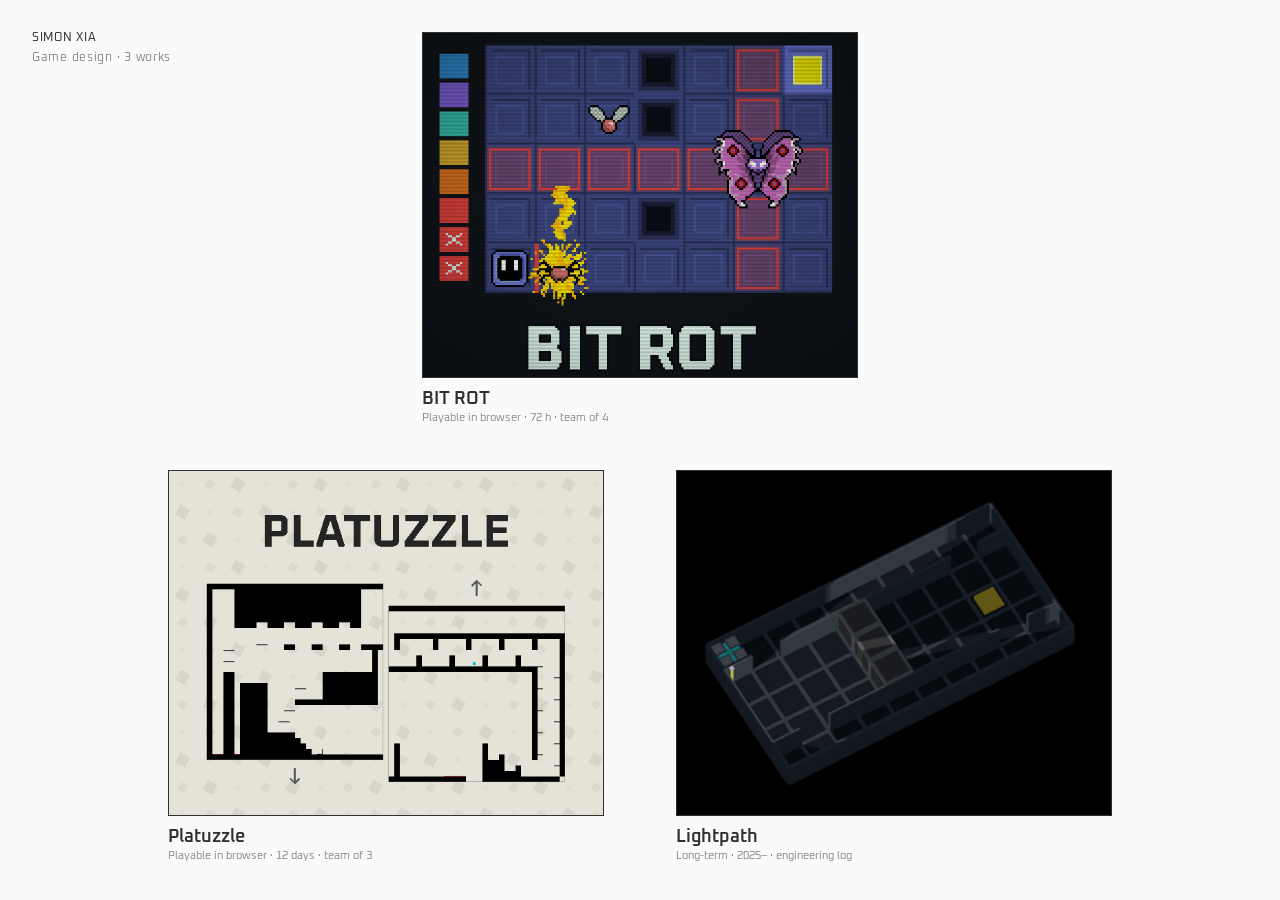
==== index.html @ 5dbc6805 "Portfolio site: home, BIT ROT, Platuzzle, Lightpath Co-Authored-By: Claude Opus 5.5 <noreply@anthrop" ====
<!doctype html>
<html lang="en">
<head>
  <meta charset="utf-8">
  <meta name="viewport" content="width=device-width, initial-scale=1">
  <title>Simon Xia — Games</title>
  <link rel="stylesheet" href="style.css">
</head>
<body>
  <div class="home-name">SIMON XIA<span>Game design · 3 works</span></div>

  <!-- 入口：三个作品按三角形静态排列（上一下二）；窄屏改为竖排 -->
  <nav class="triangle" aria-label="Choose a work">

    <a class="entry" href="bit-rot.html" data-bg="#101820" data-style="bitrot">
      <img class="shot cover" src="img/bitrot-cover.png" alt="BIT ROT cover">
      <div class="label">
        <span class="title">BIT ROT</span>
        <span class="tag">Playable in browser · 72 h · team of 4</span>
      </div>
    </a>

    <a class="entry" href="platuzzle.html" data-bg="#d7d7d7" data-style="platuzzle">
      <img class="shot cover" src="img/platuzzle-cover.png" alt="Platuzzle cover">
      <div class="label">
        <span class="title">Platuzzle</span>
        <span class="tag">Playable in browser · 12 days · team of 3</span>
      </div>
    </a>

    <a class="entry" href="lightpath.html" data-bg="#06090d" data-style="lightpath">
      <img class="shot cover" src="img/lightpath-cover.jpg" alt="Lightpath, level SNF-1 in the 3D view">
      <div class="label">
        <span class="title">Lightpath</span>
        <span class="tag">Long-term · 2025– · engineering log</span>
      </div>
    </a>
  </nav>


  <script src="transition.js"></script>
</body>
</html>
---- style.css ----
/* Two-tone paper/ink, 2D only (no 3D transforms, no WebGL).
   Target viewport: 1500×780. Every "screen" (home, each work-page section) fits in one viewport. */
@font-face {
  font-family: "Oxanium";
  src: url("fonts/Oxanium.woff2") format("woff2"), url("fonts/Oxanium.ttf") format("truetype");
  font-weight: 200 800;
  font-display: block;
}
:root {
  --paper: #fafafa;
  --ink: #303030;
  --ink-soft: rgba(48, 48, 48, 0.55);
  --line: rgba(48, 48, 48, 0.12);
  --accent: var(--ink-soft);
  --mono: "Oxanium", ui-monospace, monospace;
  --sans: "Oxanium", -apple-system, "PingFang SC", sans-serif;
}

/* ---------- work themes (colours sampled from each game) ---------- */
body.theme-bitrot {
  --paper: #101820;
  --ink: #d4dcd8;
  --ink-soft: rgba(212, 220, 216, 0.6);
  --line: rgba(212, 220, 216, 0.14);
  --accent: #e8c832;
}
body.theme-platuzzle {
  --paper: #d7d7d7;
  --ink: #111111;
  --ink-soft: rgba(17, 17, 17, 0.74);
  --line: rgba(17, 17, 17, 0.16);
  --accent: #00a0bd;
}
body.theme-lightpath {
  --paper: #06090d;
  --ink: #c9d0d8;
  --ink-soft: rgba(201, 208, 216, 0.55);
  --line: rgba(201, 208, 216, 0.12);
  --accent: #c8a830;
}

* { box-sizing: border-box; margin: 0; padding: 0; }


body {
  background: var(--paper);
  color: var(--ink);
  font: 15px/1.55 var(--sans);
  font-variant-numeric: tabular-nums;
}

a { color: inherit; }

/* ---------- transition overlay ---------- */
.veil {
  position: fixed;
  inset: 0;
  width: 100vw;
  height: 100vh;
  z-index: 1000;
  pointer-events: none;
}
body[class^="theme-"] main.work,
body[class^="theme-"] .back {
  animation: arrive 320ms ease-out both;
}
@keyframes arrive { from { opacity: 0; } to { opacity: 1; } }
/* arriving through a cover transition: content stays hidden while the cover flies into place */
html.arriving main.work,
html.arriving .back { animation: none; opacity: 0; }
/* the flying cover sits above the transition background */
.flyer {
  position: fixed;
  z-index: 1001;
  margin: 0;
  transform-origin: 0 0;
  pointer-events: none;
}
@media (prefers-reduced-motion: reduce) {
  body[class^="theme-"] main.work,
  body[class^="theme-"] .back { animation: none; }
}

/* Platuzzle's tilted-square background (platuzzle-bg.js), behind everything */
.pz-bg {
  position: fixed;
  inset: 0;
  width: 100vw;
  height: 100vh;
  z-index: -1;
  pointer-events: none;
}

/* ---------- small fixed back link (no bar) ---------- */
.back {
  position: fixed;
  top: 20px;
  left: 24px;
  z-index: 10;
  font: 12px var(--mono);
  letter-spacing: 0.06em;
  text-decoration: none;
  color: var(--ink-soft);
  transition: color 120ms;
}
.back:hover, .back:focus-visible { color: var(--accent); }

/* ---------- placeholders ---------- */
.ph {
  position: relative;
  display: flex;
  align-items: center;
  justify-content: center;
  text-align: center;
  padding: 12px;
  border: 1px solid var(--ink);
  background:
    linear-gradient(to top right, transparent calc(50% - 0.5px), var(--line) 50%, transparent calc(50% + 0.5px)),
    linear-gradient(to bottom right, transparent calc(50% - 0.5px), var(--line) 50%, transparent calc(50% + 0.5px)),
    var(--paper);
  font: 12px/1.5 var(--mono);
  color: var(--ink-soft);
}
.ph::before, .ph::after {
  content: "";
  position: absolute;
  width: 10px;
  height: 10px;
  border-color: var(--ink);
  border-style: solid;
}
.ph::before { top: -6px; left: -6px; border-width: 0 1px 1px 0; }
.ph::after { bottom: -6px; right: -6px; border-width: 1px 0 0 1px; }

.note { font: 12px/1.5 var(--mono); color: var(--ink-soft); }
.note::before { content: "// "; }

/* ---------- images ---------- */
.shot {
  display: block;
  width: 100%;
  height: auto;
  border: 1px solid var(--ink);
  background: var(--ink);
}
.shot.cover { aspect-ratio: 630 / 500; object-fit: cover; }
.shot.wide { aspect-ratio: 16 / 10; object-fit: cover; }

/* ---------- home ---------- */
.home-name {
  position: absolute;
  top: 28px;
  left: 32px;
  font: 12px/1.7 var(--mono);
  letter-spacing: 0.06em;
}
.home-name span { display: block; color: var(--ink-soft); }

/* cover height = (viewport − 32px×2 padding − 40px row gap − 2×52px labels) / 2 */
.triangle {
  --cover-h: calc((100vh - 64px - 40px - 104px) / 2);
  height: 100vh;
  display: grid;
  grid-template-columns: repeat(2, calc(var(--cover-h) * 630 / 500));
  justify-content: center;
  align-content: center;
  gap: 40px 72px;
  padding: 32px;
}
.triangle .entry:first-child { grid-column: 1 / -1; justify-self: center; width: calc(var(--cover-h) * 630 / 500); }

.entry { display: block; text-decoration: none; }
.entry .label { margin-top: 10px; height: 42px; }
.entry .title { display: block; font-size: 18px; font-weight: 600; line-height: 1.3; white-space: nowrap; }
.entry .tag { display: block; font: 11px var(--mono); color: var(--ink-soft); }
.entry .shot { transition: transform 160ms ease-out; }
.entry:hover .shot, .entry:focus-visible .shot { transform: translate(-3px, -3px); box-shadow: 3px 3px 0 var(--ink); }
.entry:focus-visible { outline: none; }

/* ---------- work pages: one viewport per section ---------- */
main.work {
  max-width: 1240px;
  margin: 0 auto;
  padding: 0 48px;
}
/* Sections sit close together (each still fits one 1500×780 screen); only the hero fills it. */
.section {
  display: flex;
  flex-direction: column;
  justify-content: center;
  padding: 44px 0;
}
.section.hero { min-height: 100vh; }
main.work > .section:last-child { padding-bottom: 96px; }
.section-head {
  display: flex;
  gap: 16px;
  align-items: baseline;
  margin-bottom: 18px;
}
.section-head .idx { font: 12px var(--mono); color: var(--accent); }
.section-head h2 { font-size: 24px; font-weight: 700; letter-spacing: 0.01em; }
.section p { max-width: 720px; }

/* hero: same image as the home-page cover, text beside it */
.hero {
  display: grid;
  grid-template-columns: auto 1fr;
  align-items: center;
  align-content: center;
  gap: 48px;
}
.hero .shot { height: min(calc(100vh - 160px), 560px); width: auto; aspect-ratio: 630 / 500; object-fit: cover; }
.hero h1 { font-size: 48px; line-height: 1.05; margin-bottom: 14px; }
.hero h1 small { font-size: 0.5em; font-weight: 400; color: var(--ink-soft); }
.hero .one-liner { font-size: 18px; margin-bottom: 18px; }
.meta {
  display: flex;
  flex-direction: column;
  gap: 4px;
  font: 12px var(--mono);
  color: var(--ink-soft);
  margin-bottom: 24px;
}
.btn {
  display: inline-block;
  padding: 12px 24px;
  border: 1px solid var(--ink);
  font: 13px var(--mono);
  text-decoration: none;
  transition: background 120ms, color 120ms, border-color 120ms;
}
.btn:hover { background: var(--accent); border-color: var(--accent); color: var(--paper); }

.strip { display: grid; grid-template-columns: repeat(3, 1fr); gap: 16px; }
.cols-2 { display: grid; grid-template-columns: 1fr 1fr; gap: 32px; align-items: start; }
.cols-3 { display: grid; grid-template-columns: repeat(3, 1fr); gap: 24px; }
.stack > * + * { margin-top: 16px; }

.timeline {
  display: grid;
  grid-auto-flow: column;
  grid-auto-columns: 1fr;
  border-top: 1px solid var(--ink);
}
.timeline .step { position: relative; padding: 18px 12px 0 0; }
.timeline .step::before {
  content: "";
  position: absolute;
  top: -5px;
  left: 0;
  width: 9px;
  height: 9px;
  background: var(--paper);
  border: 1px solid var(--accent);
}
.timeline .when { font: 12px var(--mono); color: var(--ink-soft); }
.timeline .what { font-size: 14px; margin-top: 4px; }

.quote { border-left: 2px solid var(--accent); padding-left: 16px; font-size: 18px; }
.quote cite { display: block; margin-top: 8px; font: 12px var(--mono); color: var(--ink-soft); font-style: normal; }

.comments { display: grid; grid-template-columns: repeat(3, 1fr); gap: 16px; }
.comment { border: 1px solid var(--ink); padding: 16px; }
.comment p { font-size: 14px; }
.comment cite { display: block; margin-top: 12px; font: 11px var(--mono); color: var(--ink-soft); font-style: normal; }

table.ab { width: 100%; border-collapse: collapse; font-size: 14px; }
table.ab th, table.ab td { border: 1px solid var(--ink); padding: 8px 12px; text-align: left; }
table.ab th { font: 12px var(--mono); }

.roles { list-style: none; }
.roles li { display: flex; justify-content: space-between; border-bottom: 1px solid var(--line); padding: 8px 0; }
.roles li span:last-child { font: 12px var(--mono); color: var(--ink-soft); }

.boundary h3 { font: 13px var(--mono); margin-bottom: 12px; color: var(--accent); }
.boundary ul { list-style: none; font-size: 14px; }
.boundary li { padding: 6px 0; border-bottom: 1px solid var(--line); }

.others { display: grid; grid-template-columns: 1fr 1fr; gap: 48px; max-width: 900px; }

/* ---------- content pieces ---------- */
.actions { display: flex; align-items: center; gap: 20px; }
.text-link { font: 12px var(--mono); color: var(--ink-soft); }
.text-link:hover { color: var(--accent); }
.lead { font-size: 17px; max-width: 760px; }

.rules { display: grid; grid-template-columns: repeat(4, 1fr); gap: 28px; }
.rules h3, .card-head { font: 12px var(--mono); letter-spacing: 0.04em; color: var(--accent); margin-bottom: 8px; }
.rules p { font-size: 14px; line-height: 1.55; }

figure { margin: 0; }
figcaption { font: 12px/1.5 var(--mono); color: var(--ink-soft); margin-top: 8px; }

/* single-series bar figure (BIT ROT manual lengths); values are direct-labelled */
.bars { display: grid; grid-template-columns: repeat(6, 1fr); gap: 2px 14px; align-items: end; }
.bars .bar { display: flex; flex-direction: column; justify-content: flex-end; height: 190px; }
.bars .bar i { display: block; height: calc(var(--v) / 480 * 160px); background: var(--accent); border-radius: 4px 4px 0 0; }
.bars .bar b { font: 600 13px var(--mono); margin-bottom: 4px; }
.bars .ver { font: 12px var(--mono); border-top: 1px solid var(--ink); padding-top: 6px; }
.bars .ver span { display: block; color: var(--ink-soft); font-size: 11px; }

.list { list-style: none; font-size: 14px; }
.list li { padding: 8px 0; border-bottom: 1px solid var(--line); }
.list li code { font: 12px var(--mono); }

.stations { display: grid; grid-template-columns: repeat(3, 1fr); gap: 6px; }
.stations div { border: 1px solid var(--ink); padding: 10px 12px; font-size: 13px; background: var(--paper); }
.stations span { display: block; font: 11px var(--mono); color: var(--ink-soft); }

table.data { width: 100%; border-collapse: collapse; font-size: 13px; }
table.data th, table.data td { border-bottom: 1px solid var(--line); padding: 7px 10px; text-align: left; vertical-align: top; }
table.data thead th { font: 12px var(--mono); border-bottom: 1px solid var(--ink); }
table.data thead th span { display: block; color: var(--ink-soft); }
table.data tbody th { font: 12px var(--mono); color: var(--ink-soft); font-weight: 400; white-space: nowrap; }
table.data td.num { font: 13px var(--mono); }

.headings { font: 12px/1.7 var(--mono); color: var(--ink-soft); }
.diagram { width: 100%; height: auto; color: var(--ink); }
.diagram .hi { stroke: var(--accent); }
.diagram text { font: 13px var(--sans); fill: currentColor; }
.diagram .small { font: 11px var(--mono); fill: var(--ink-soft); }

/* player comments: screenshots supplied by hand */
.shots-grid { display: grid; grid-template-columns: repeat(3, 1fr); gap: 16px; }
.shots-grid .ph { height: 190px; }
.shots-grid img { position: absolute; inset: -1px; width: calc(100% + 2px); height: calc(100% + 2px); object-fit: contain; object-position: left top; background: var(--paper); z-index: 1; }

/* Lightpath: architecture per snapshot */
.arch { display: grid; grid-template-columns: 110px repeat(5, 1fr); gap: 14px; }
.arch::before { content: ""; }
.arch-col { display: flex; flex-direction: column; gap: 6px; }
.arch-ver { font: 12px var(--mono); }
.arch-ver span { color: var(--ink-soft); margin-left: 8px; }
.blk { border: 1px solid var(--ink-soft); padding: 7px 8px; font-size: 12px; text-align: center; }
.blk.hi { border-color: var(--accent); color: var(--accent); }
.blk.dash { border-style: dashed; }
.blk-row { display: grid; grid-template-columns: 1fr 1fr; gap: 6px; }
.flow { font: 11px var(--mono); color: var(--ink-soft); text-align: center; }
.arch-cap { font: 11px/1.4 var(--mono); color: var(--ink-soft); margin-top: auto; padding-top: 4px; }
table.data td { width: calc((100% - 110px) / 5); }
table.data tbody th { width: 110px; }

/* Lightpath: level files per snapshot (hover a square for its name) */
.lv-legend { display: flex; flex-wrap: wrap; gap: 18px; font: 11px var(--mono); color: var(--ink-soft); }
.lv-legend span { display: inline-flex; align-items: center; gap: 6px; }
.lv-map { margin-top: 12px; }
.lv-row { display: grid; grid-template-columns: 110px 600px 1fr; gap: 14px; align-items: center; padding: 7px 0; border-bottom: 1px solid var(--line); }
.lv-ver { font: 12px var(--mono); }
.lv-ver span { color: var(--ink-soft); margin-left: 8px; }
.lv-dots { display: flex; flex-wrap: wrap; gap: 3px; }
.lv-note { font-size: 12px; color: var(--ink-soft); }
.lv-note b { color: var(--ink); font-family: var(--mono); }
i.lv { display: inline-block; width: 14px; height: 14px; border-radius: 2px; opacity: 0.35; }
i.lv.new { opacity: 1; }
i.lv.slice { background: var(--accent); }
i.lv.play { background: var(--ink); }
i.lv.hub { background: var(--ink); border-radius: 50%; }
i.lv.reg { border: 1.5px solid var(--accent); }
i.lv.test { border: 1px dashed var(--ink-soft); }

/* ---------- design pages (2026-11-01 pass) ---------- */
.split { display: grid; grid-template-columns: 300px 1fr; gap: 48px; align-items: start; }
.side p + p { margin-top: 12px; }
.side h3 { font-size: 13px; font-weight: 700; letter-spacing: 0.06em; color: var(--accent); margin-bottom: 8px; }
.side p { font-size: 14px; }
.side ul { list-style: none; font-size: 14px; }
.side li { padding: 6px 0 6px 16px; border-bottom: 1px solid var(--line); position: relative; }
.side li::before { content: "→"; position: absolute; left: 0; color: var(--accent); }

.cshots { display: flex; flex-direction: column; gap: 10px; }
.cshots img { display: block; width: 100%; height: auto; border: 1px solid var(--ink); }

/* a turn, step by step */
.turn { display: grid; grid-template-columns: repeat(5, 1fr); border: 1px solid var(--ink); }
.turn div { padding: 10px 12px; font-size: 13px; line-height: 1.4; border-right: 1px solid var(--line); }
.turn div:last-child { border-right: 0; }
.turn b { display: block; font-size: 11px; letter-spacing: 0.08em; color: var(--accent); margin-bottom: 2px; }

/* BIT ROT memory slots */
.slots { display: grid; grid-template-columns: repeat(8, 1fr); gap: 6px; }
.slot { border: 1px solid var(--ink); padding: 8px 6px; text-align: center; }
.slot .n { font-size: 11px; color: var(--ink-soft); }
.slot .c { display: block; font-size: 22px; font-weight: 700; line-height: 1.1; }
.slot .k { font-size: 10px; color: var(--ink-soft); letter-spacing: 0.04em; }
.slot.rot { border-color: var(--accent); background: repeating-linear-gradient(135deg, transparent 0 5px, rgba(232, 200, 50, 0.16) 5px 7px); }
.slot.rot .c { color: var(--accent); }
.slots-axis { display: flex; justify-content: space-between; font-size: 11px; color: var(--ink-soft); margin-top: 6px; }

/* Platuzzle room map */
.rooms { display: grid; grid-template-columns: auto 1fr; gap: 40px; align-items: center; }
.rooms img { display: block; height: min(calc(100vh - 190px), 600px); width: auto; border: 1px solid var(--ink); }
.key { display: grid; grid-template-columns: 18px 1fr; gap: 6px 10px; align-items: center; font-size: 13px; margin-top: 14px; }
.key i { display: block; width: 14px; height: 14px; }

/* Platuzzle scores: first pass (outline) vs final (filled), one hue */
.scores { display: grid; grid-template-columns: 210px 1fr 72px; gap: 10px 16px; align-items: center; font-size: 14px; }
.scores .track { position: relative; height: 26px; background: linear-gradient(to right, var(--line) 1px, transparent 1px) 0 0 / 20% 100%; border-right: 1px solid var(--line); }
.scores .first, .scores .final { position: absolute; left: 0; border-radius: 0 4px 4px 0; }
.scores .first { top: 2px; height: 10px; border: 1.5px solid var(--ink); border-left: 0; }
.scores .final { top: 14px; height: 10px; background: var(--accent); }
.scores .val { font-size: 13px; }
.scores .val span { color: var(--ink-soft); }
.legend { display: flex; gap: 20px; font-size: 12px; color: var(--ink-soft); margin-bottom: 12px; }
.legend i { display: inline-block; width: 22px; height: 10px; margin-right: 6px; vertical-align: -1px; border-radius: 0 3px 3px 0; }
.legend .first { border: 1.5px solid var(--ink); }
.legend .final { background: var(--accent); }
.stat { border-top: 1px solid var(--ink); padding-top: 10px; }
.stat b { display: block; font-size: 34px; line-height: 1.1; }
.stat span { font-size: 12px; color: var(--ink-soft); }

/* design-doc excerpts, rendered from the repo's markdown */
.doc-crop { display: block; width: 100%; height: auto; box-shadow: 4px 4px 0 rgba(17, 17, 17, 0.12); }
.doc-note { font-size: 13px; line-height: 1.5; margin-top: 10px; max-width: none; }
.doc-note b { color: var(--accent); }


/* text blocks ease in as they enter the screen and out as they leave (reveal in transition.js) */
.reveal { opacity: 0; transform: translateY(14px); transition: opacity 520ms ease-in-out, transform 520ms ease-in-out; }
.reveal.in { opacity: 1; transform: none; }
@media (prefers-reduced-motion: reduce) { .reveal { opacity: 1; transform: none; transition: none; } }

/* Platuzzle route: rooms in visit order */
.route { list-style: none; display: grid; grid-template-columns: repeat(12, 1fr); gap: 18px; margin-top: 10px; }
.route li { position: relative; }
.route li + li::before { content: "→"; position: absolute; left: -15px; top: 30%; font-size: 13px; color: var(--ink-soft); }
.route img { display: block; width: 100%; aspect-ratio: 1; border: 1px solid var(--ink); }
.route span { display: block; font-size: 12px; font-weight: 700; margin-top: 4px; }
.route em { position: absolute; top: -9px; right: -9px; width: 22px; height: 22px; display: grid; place-items: center;
  font: 700 11px var(--sans); font-style: normal; color: #fff; z-index: 0; }
.route em::before { content: ""; position: absolute; inset: 3px; background: var(--accent); transform: rotate(45deg); z-index: -1; }
.route li.gem img { border-color: var(--accent); border-width: 2px; }

/* BIT ROT: level boards drawn from the level files, with the game's sprites */
.levels { display: grid; grid-template-columns: repeat(4, 1fr); gap: 28px; }
.board { display: grid; grid-template-columns: repeat(var(--n), 1fr); width: 100%; max-width: 230px; aspect-ratio: 1; border: 1px solid var(--ink); }
.cell { border: 1px solid var(--line); display: grid; place-items: center; font-size: 9px; font-weight: 700; letter-spacing: 0.04em; overflow: hidden; }
.cell img { width: 78%; height: auto; image-rendering: pixelated; }
.cell.wall { background: repeating-linear-gradient(135deg, var(--ink-soft) 0 2px, transparent 2px 6px); }
.cell.exit { color: var(--paper); background: var(--accent); }
.level figcaption { font-size: 12.5px; color: var(--ink); }
.level figcaption b { color: var(--accent); margin-right: 6px; }
.bugs { display: grid; grid-template-columns: repeat(3, 1fr); gap: 28px; border-top: 1px solid var(--line); padding-top: 14px; }
.bugs div { display: grid; grid-template-columns: 56px 1fr; gap: 12px; align-items: center; }
.bugs img { width: 100%; height: auto; image-rendering: pixelated; }
.bugs p { font-size: 13px; line-height: 1.45; }
.bugs b { color: var(--accent); }

/* compact memory slots (BIT ROT introduction) */
.slots-compact .slot { padding: 4px 0; }
.slots-compact .c { font-size: 18px; }

/* numbered tutorial steps */
.steps { list-style: none; counter-reset: s; display: grid; gap: 0; }
.steps li { counter-increment: s; display: grid; grid-template-columns: 34px 130px 1fr; gap: 8px; padding: 7px 0; border-bottom: 1px solid var(--line); font-size: 14px; }
.steps li::before { content: counter(s, decimal-leading-zero); color: var(--accent); font-weight: 700; }
.steps b { font-weight: 700; }

/* the jam each work was made for, in the work's highlight colour */
.meta .event { color: var(--accent); font-weight: 700; font-size: 13px; letter-spacing: 0.02em; }

/* six comments in two columns; hover enlarges one for reading */
.ccols { display: grid; grid-template-columns: 1fr 1fr; gap: 28px; }
.ccol-head { min-height: 92px; margin-bottom: 8px; }
.ccols .cshots img { transition: transform 200ms ease-in-out, box-shadow 200ms ease-in-out; position: relative; }
.ccols .cshots img:hover { transform: scale(1.45); z-index: 5; box-shadow: 0 10px 40px rgba(0, 0, 0, 0.5); }
.ccols > div:first-child .cshots img { transform-origin: left center; }
.ccols > div:last-child .cshots img { transform-origin: right center; }

/* BIT ROT: the game's "old tech" look. CRT scanlines, vignette and a faint green lean behind the
   page; panels and dividers in the game's grey-blue panel line. */
body.theme-bitrot { --panel: #3b4a55; background: #0f1820; }
body.theme-bitrot::before {
  content: "";
  position: fixed;
  inset: 0;
  z-index: -1;
  pointer-events: none;
  background:
    repeating-linear-gradient(to bottom, rgba(0, 0, 0, 0.22) 0 1px, transparent 1px 3px),
    radial-gradient(ellipse at 50% 45%, rgba(40, 70, 60, 0.10) 0%, transparent 55%, rgba(0, 0, 0, 0.5) 100%);
}
body.theme-bitrot .section-head { align-items: center; }
body.theme-bitrot .section-head::after {
  content: "";
  flex: 1;
  height: 7px;
  margin-left: 6px;
  border-top: 1px solid var(--panel);
  border-right: 1px solid var(--panel);
  transform: translateY(4px);
}
body.theme-bitrot .section-head .idx { border: 1px solid var(--panel); padding: 1px 6px; }
body.theme-bitrot .turn,
body.theme-bitrot .shot,
body.theme-bitrot .board,
body.theme-bitrot .cshots img,
body.theme-bitrot .slot:not(.rot),
body.theme-bitrot .btn { border-color: var(--panel); }
body.theme-bitrot .turn div,
body.theme-bitrot .steps li,
body.theme-bitrot .bugs { border-color: var(--panel); }
body.theme-bitrot .turn { background: rgba(20, 32, 40, 0.6); }

.stats4 { display: grid; grid-template-columns: repeat(4, 1fr); gap: 32px; }
.stats4 .stat b { font-size: 44px; color: var(--accent); }

@media (max-width: 700px) {
  .section { min-height: 0; padding: 48px 0; }
  main.work { padding: 0 20px; }
  .hero { grid-template-columns: 1fr; padding-top: 64px; }
  .hero .shot { width: 100%; height: auto; }
  .triangle { height: auto; grid-template-columns: 1fr; padding: 96px 20px 40px; }
  .triangle .entry:first-child { width: auto; }
  .strip, .cols-2, .cols-3, .comments, .others, .rules, .stations, .shots-grid, .arch, .lv-row, .split, .rooms, .turn, .slots, .levels, .bugs, .ccols, .stats4 { grid-template-columns: 1fr; }
  .timeline { grid-auto-flow: row; border-top: 0; border-left: 1px solid var(--ink); }
  .timeline .step { padding: 0 0 16px 20px; }
  .timeline .step::before { top: 6px; left: -5px; }
  .hero h1 { font-size: 34px; }
}
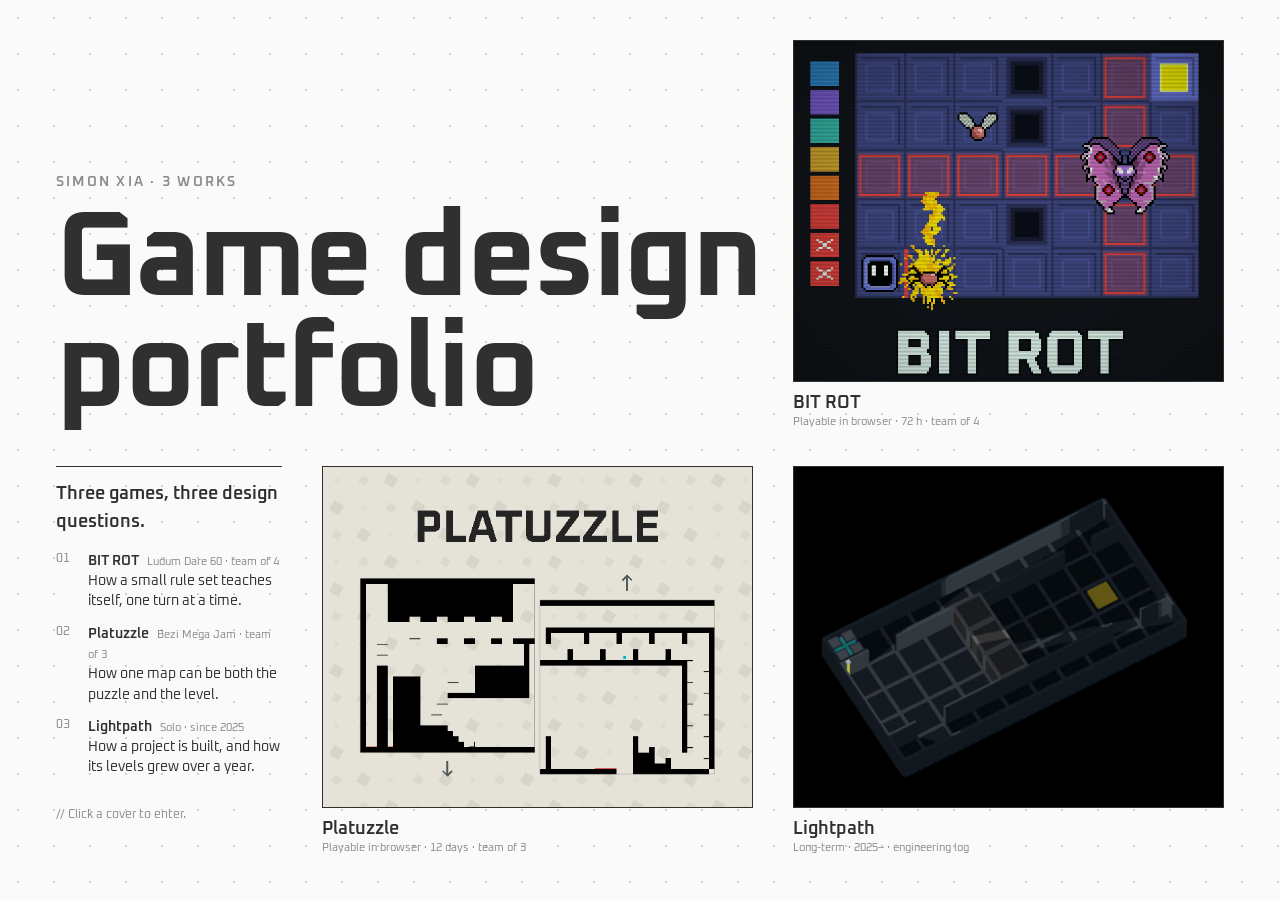
==== commit cc5511c6: "Home: interlocking L layout with mouse-reactive grid; wider BIT ROT scanlines Co-Authored-By: Claude" ====
--- a/index.html
+++ b/index.html
@@ -6,13 +6,17 @@
   <title>Simon Xia — Games</title>
   <link rel="stylesheet" href="style.css">
 </head>
-<body>
-  <div class="home-name">SIMON XIA<span>Game design · 3 works</span></div>
+<body class="home">
+  <!-- 两个互扣的 L：作品占右边（BIT ROT 右上、Platuzzle 中下、Lightpath 右下），
+       文字占左上横条 + 左下竖条。窄屏改为竖排。 -->
+  <main class="home-grid">
 
-  <!-- 入口：三个作品按三角形静态排列（上一下二）；窄屏改为竖排 -->
-  <nav class="triangle" aria-label="Choose a work">
+    <header class="home-title">
+      <p class="kicker">Simon Xia · 3 works</p>
+      <h1>Game design<br>portfolio</h1>
+    </header>
 
-    <a class="entry" href="bit-rot.html" data-bg="#101820" data-style="bitrot">
+    <a class="entry e-bitrot" href="bit-rot.html" data-bg="#101820" data-style="bitrot">
       <img class="shot cover" src="img/bitrot-cover.png" alt="BIT ROT cover">
       <div class="label">
         <span class="title">BIT ROT</span>
@@ -20,7 +24,17 @@
       </div>
     </a>
 
-    <a class="entry" href="platuzzle.html" data-bg="#d7d7d7" data-style="platuzzle">
+    <section class="home-index" aria-label="What to look at">
+      <p class="home-lead">Three games, three design questions.</p>
+      <ol>
+        <li><b>BIT ROT</b><span>Ludum Dare 60 · team of 4</span>How a small rule set teaches itself, one turn at a time.</li>
+        <li><b>Platuzzle</b><span>Bezi Mega Jam · team of 3</span>How one map can be both the puzzle and the level.</li>
+        <li><b>Lightpath</b><span>Solo · since 2025</span>How a project is built, and how its levels grew over a year.</li>
+      </ol>
+      <p class="note">Click a cover to enter.</p>
+    </section>
+
+    <a class="entry e-platuzzle" href="platuzzle.html" data-bg="#d7d7d7" data-style="platuzzle">
       <img class="shot cover" src="img/platuzzle-cover.png" alt="Platuzzle cover">
       <div class="label">
         <span class="title">Platuzzle</span>
@@ -28,16 +42,16 @@
       </div>
     </a>
 
-    <a class="entry" href="lightpath.html" data-bg="#06090d" data-style="lightpath">
+    <a class="entry e-lightpath" href="lightpath.html" data-bg="#06090d" data-style="lightpath">
       <img class="shot cover" src="img/lightpath-cover.jpg" alt="Lightpath, level SNF-1 in the 3D view">
       <div class="label">
         <span class="title">Lightpath</span>
         <span class="tag">Long-term · 2025– · engineering log</span>
       </div>
     </a>
-  </nav>
+  </main>
 
-
+  <script src="home-grid.js"></script>
   <script src="transition.js"></script>
 </body>
 </html>
--- a/style.css
+++ b/style.css
@@ -147,27 +147,38 @@
 .shot.wide { aspect-ratio: 16 / 10; object-fit: cover; }
 
 /* ---------- home ---------- */
-.home-name {
-  position: absolute;
-  top: 28px;
-  left: 32px;
-  font: 12px/1.7 var(--mono);
-  letter-spacing: 0.06em;
-}
-.home-name span { display: block; color: var(--ink-soft); }
-
-/* cover height = (viewport − 32px×2 padding − 40px row gap − 2×52px labels) / 2 */
-.triangle {
-  --cover-h: calc((100vh - 64px - 40px - 104px) / 2);
+/* Two interlocking L shapes: covers fill the right-hand L (BIT ROT top right, Platuzzle bottom
+   middle, Lightpath bottom right); text fills the other (title across the top, index bottom left).
+   cover height = (viewport − 2×40px padding − 32px row gap − 2×52px labels) / 2 */
+.home-bg { position: fixed; inset: 0; width: 100vw; height: 100vh; z-index: 0; pointer-events: none; }
+.home-grid {
+  --cover-h: calc((100vh - 80px - 32px - 104px) / 2);
+  --cover-w: calc(var(--cover-h) * 630 / 500);
+  position: relative;
+  z-index: 1;
   height: 100vh;
   display: grid;
-  grid-template-columns: repeat(2, calc(var(--cover-h) * 630 / 500));
-  justify-content: center;
-  align-content: center;
-  gap: 40px 72px;
-  padding: 32px;
-}
-.triangle .entry:first-child { grid-column: 1 / -1; justify-self: center; width: calc(var(--cover-h) * 630 / 500); }
+  grid-template-columns: minmax(0, 1fr) var(--cover-w) var(--cover-w);
+  grid-template-rows: 1fr 1fr;
+  gap: 32px 40px;
+  padding: 40px 56px;
+  max-width: 1500px;
+  margin: 0 auto;
+}
+.home-title { grid-column: 1 / 3; grid-row: 1; align-self: end; padding-bottom: 8px; }
+.home-title .kicker { font: 600 14px var(--mono); letter-spacing: 0.16em; text-transform: uppercase; color: var(--ink-soft); margin: 0 0 14px; }
+.home-title h1 { font-size: clamp(56px, 15vh, 120px); line-height: 0.92; white-space: nowrap; letter-spacing: -0.02em; font-weight: 700; margin: 0; }
+.e-bitrot { grid-column: 3; grid-row: 1; }
+.e-platuzzle { grid-column: 2; grid-row: 2; }
+.e-lightpath { grid-column: 3; grid-row: 2; }
+.home-index { grid-column: 1; grid-row: 2; align-self: start; border-top: 1px solid var(--ink); padding-top: 14px; }
+.home-lead { font-size: 18px; font-weight: 600; margin: 0 0 14px; }
+.home-index ol { list-style: none; margin: 0 0 16px; padding: 0; counter-reset: w; }
+.home-index li { counter-increment: w; position: relative; padding: 0 0 12px 32px; font-size: 14px; line-height: 1.45; }
+.home-index li::before { content: "0" counter(w); position: absolute; left: 0; top: 1px; font: 12px var(--mono); color: var(--ink-soft); }
+.home-index li b { font-weight: 600; margin-right: 8px; }
+.home-index li span { font: 11px var(--mono); color: var(--ink-soft); }
+.home-index li span::after { content: ""; display: block; }
 
 .entry { display: block; text-decoration: none; }
 .entry .label { margin-top: 10px; height: 42px; }
@@ -477,7 +488,7 @@
   z-index: -1;
   pointer-events: none;
   background:
-    repeating-linear-gradient(to bottom, rgba(0, 0, 0, 0.22) 0 1px, transparent 1px 3px),
+    repeating-linear-gradient(to bottom, rgba(0, 0, 0, 0.22) 0 2px, transparent 2px 5px),
     radial-gradient(ellipse at 50% 45%, rgba(40, 70, 60, 0.10) 0%, transparent 55%, rgba(0, 0, 0, 0.5) 100%);
 }
 body.theme-bitrot .section-head { align-items: center; }
@@ -510,8 +521,9 @@
   main.work { padding: 0 20px; }
   .hero { grid-template-columns: 1fr; padding-top: 64px; }
   .hero .shot { width: 100%; height: auto; }
-  .triangle { height: auto; grid-template-columns: 1fr; padding: 96px 20px 40px; }
-  .triangle .entry:first-child { width: auto; }
+  .home-grid { height: auto; grid-template-columns: minmax(0, 1fr); grid-template-rows: none; padding: 56px 20px 40px; }
+  .home-grid > * { grid-column: auto; grid-row: auto; min-width: 0; }
+  .home-title h1 { font-size: 56px; white-space: normal; }
   .strip, .cols-2, .cols-3, .comments, .others, .rules, .stations, .shots-grid, .arch, .lv-row, .split, .rooms, .turn, .slots, .levels, .bugs, .ccols, .stats4 { grid-template-columns: 1fr; }
   .timeline { grid-auto-flow: row; border-top: 0; border-left: 1px solid var(--ink); }
   .timeline .step { padding: 0 0 16px 20px; }
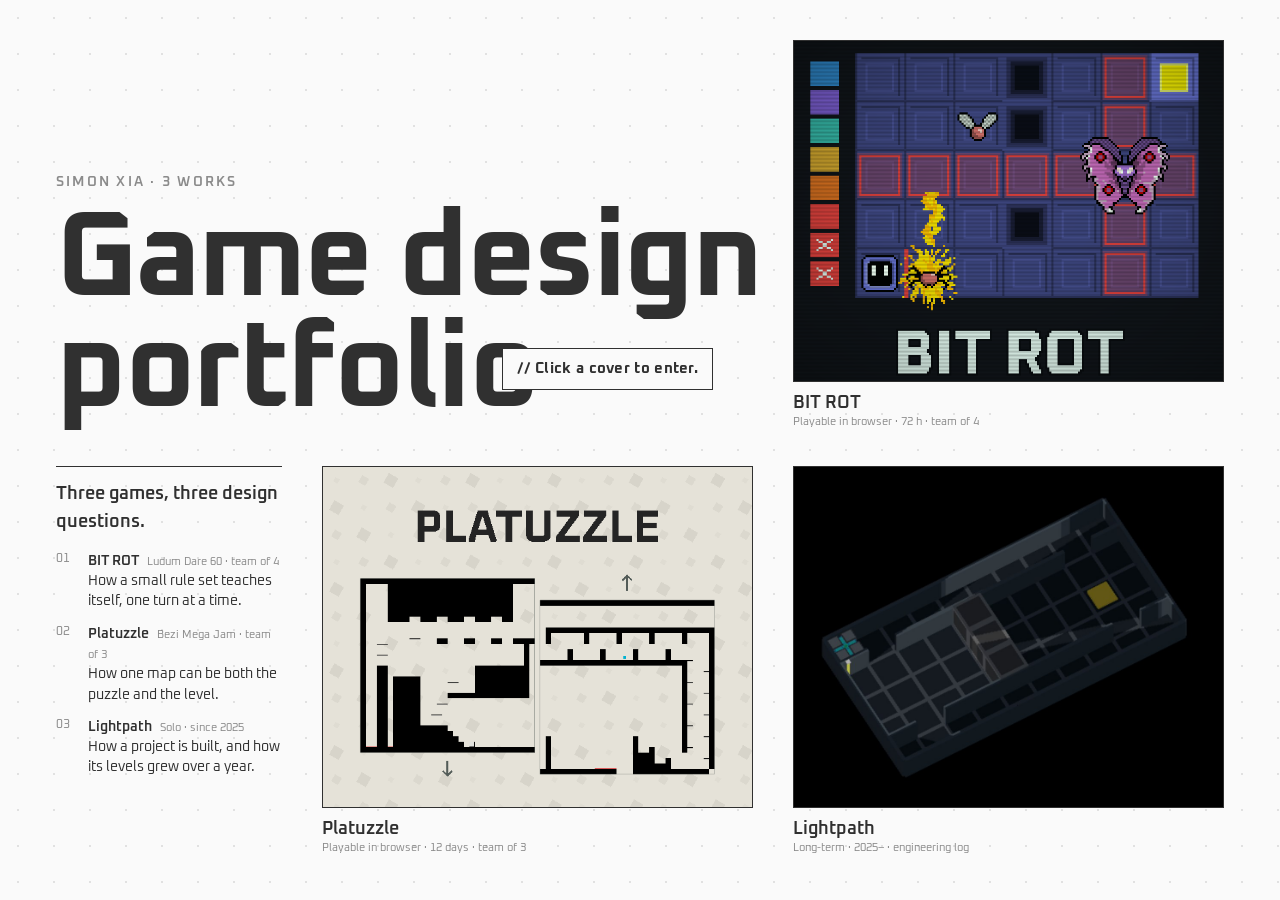
==== commit 1a3e0ac0: "Home: boxed 'click a cover' prompt in the L corner; fainter grid Co-Authored-By: Claude Opus 5.5 <no" ====
--- a/index.html
+++ b/index.html
@@ -16,6 +16,8 @@
       <h1>Game design<br>portfolio</h1>
     </header>
 
+    <p class="note home-cta">Click a cover to enter.</p>
+
     <a class="entry e-bitrot" href="bit-rot.html" data-bg="#101820" data-style="bitrot">
       <img class="shot cover" src="img/bitrot-cover.png" alt="BIT ROT cover">
       <div class="label">
@@ -31,7 +33,6 @@
         <li><b>Platuzzle</b><span>Bezi Mega Jam · team of 3</span>How one map can be both the puzzle and the level.</li>
         <li><b>Lightpath</b><span>Solo · since 2025</span>How a project is built, and how its levels grew over a year.</li>
       </ol>
-      <p class="note">Click a cover to enter.</p>
     </section>
 
     <a class="entry e-platuzzle" href="platuzzle.html" data-bg="#d7d7d7" data-style="platuzzle">
--- a/style.css
+++ b/style.css
@@ -179,6 +179,8 @@
 .home-index li b { font-weight: 600; margin-right: 8px; }
 .home-index li span { font: 11px var(--mono); color: var(--ink-soft); }
 .home-index li span::after { content: ""; display: block; }
+.home-cta { grid-column: 2; grid-row: 1; align-self: end; justify-self: end; margin: 0 40px 44px 0; padding: 9px 14px; border: 1.5px solid var(--ink); background: var(--paper); }
+.home-cta { font-size: 15px; font-weight: 700; color: var(--ink); letter-spacing: 0.02em; }
 
 .entry { display: block; text-decoration: none; }
 .entry .label { margin-top: 10px; height: 42px; }
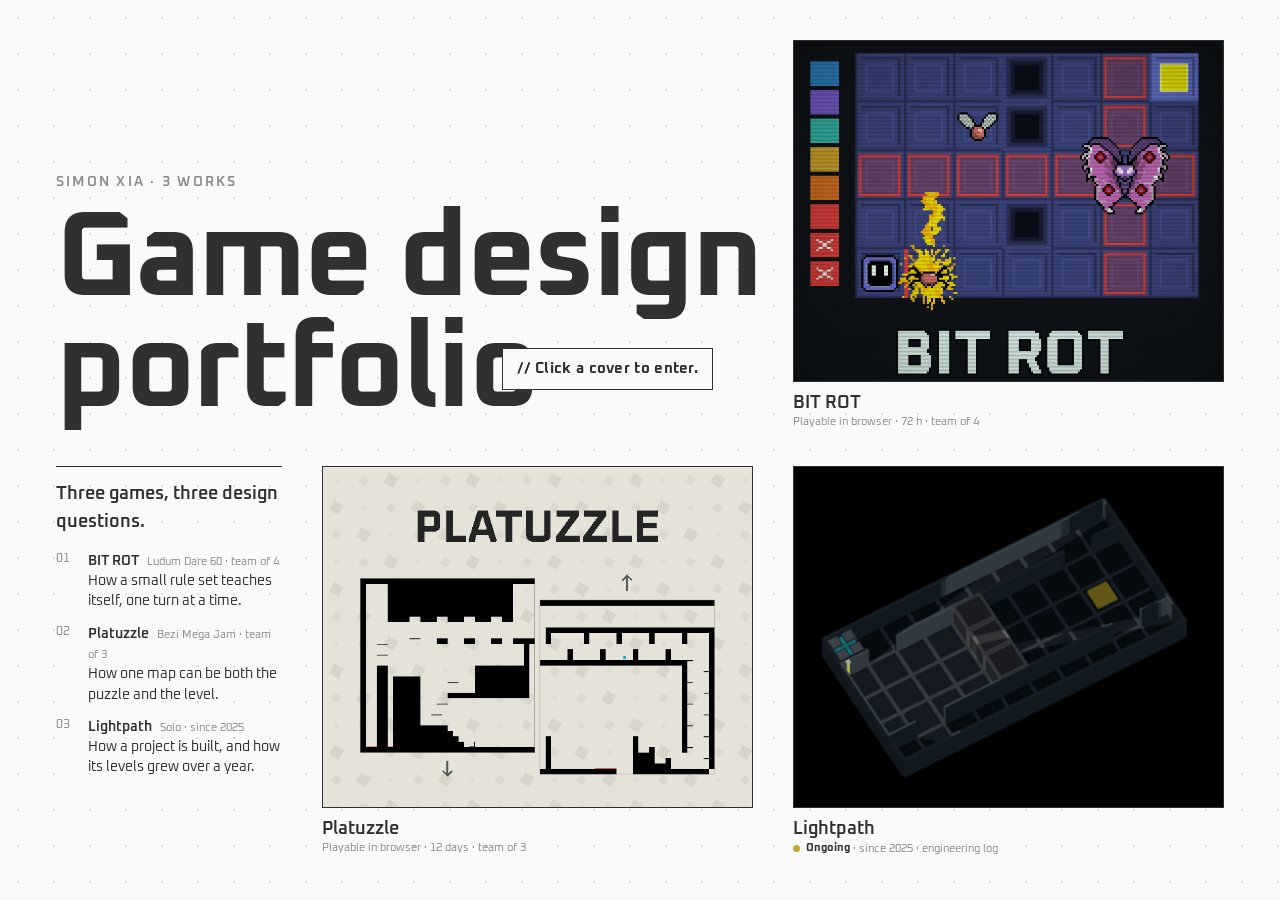
==== commit 39642ad3: "feat(lightpath): mark Lightpath as ongoing on its page and cover labels Add a 'Currently ongoing' ba" ====
--- a/index.html
+++ b/index.html
@@ -5,6 +5,7 @@
   <meta name="viewport" content="width=device-width, initial-scale=1">
   <title>Simon Xia — Games</title>
   <link rel="stylesheet" href="style.css">
+  <script>if (!sessionStorage.getItem("portfolio-return")) document.documentElement.classList.add("loading");</script>
 </head>
 <body class="home">
   <!-- 两个互扣的 L：作品占右边（BIT ROT 右上、Platuzzle 中下、Lightpath 右下），
@@ -47,7 +48,7 @@
       <img class="shot cover" src="img/lightpath-cover.jpg" alt="Lightpath, level SNF-1 in the 3D view">
       <div class="label">
         <span class="title">Lightpath</span>
-        <span class="tag">Long-term · 2025– · engineering log</span>
+        <span class="tag"><b class="tag-live"><i aria-hidden="true"></i>Ongoing</b> · since 2025 · engineering log</span>
       </div>
     </a>
   </main>
--- a/style.css
+++ b/style.css
@@ -151,6 +151,9 @@
    middle, Lightpath bottom right); text fills the other (title across the top, index bottom left).
    cover height = (viewport − 2×40px padding − 32px row gap − 2×52px labels) / 2 */
 .home-bg { position: fixed; inset: 0; width: 100vw; height: 100vh; z-index: 0; pointer-events: none; }
+/* Until every cover has loaded, the works sit behind the background, fully transparent. */
+html.loading .home-grid { z-index: -1; opacity: 0; }
+.home-grid { transition: opacity 700ms ease; }
 .home-grid {
   --cover-h: calc((100vh - 80px - 32px - 104px) / 2);
   --cover-w: calc(var(--cover-h) * 630 / 500);
@@ -224,6 +227,14 @@
   gap: 48px;
 }
 .hero .shot { height: min(calc(100vh - 160px), 560px); width: auto; aspect-ratio: 630 / 500; object-fit: cover; }
+/* Lightpath: "currently ongoing" badge above the title, with a slow pulsing dot */
+.status-live { display: inline-flex; align-items: center; gap: 10px; margin: 0 0 18px; padding: 7px 14px 7px 12px;
+  border: 1.5px solid var(--accent); color: var(--accent); font: 700 13px var(--mono); letter-spacing: 0.14em; text-transform: uppercase; }
+.status-live i { width: 9px; height: 9px; border-radius: 50%; background: var(--accent); animation: live-pulse 1.8s ease-in-out infinite; }
+@keyframes live-pulse { 0%, 100% { opacity: 1; box-shadow: 0 0 0 0 rgba(200, 168, 48, 0.55); } 50% { opacity: 0.55; box-shadow: 0 0 0 6px rgba(200, 168, 48, 0); } }
+.tag-live { display: inline-flex; align-items: center; gap: 6px; font-weight: 700; color: var(--ink); }
+.tag-live i { width: 7px; height: 7px; border-radius: 50%; background: #c8a830; animation: live-pulse 1.8s ease-in-out infinite; }
+@media (prefers-reduced-motion: reduce) { .status-live i, .tag-live i { animation: none; } }
 .hero h1 { font-size: 48px; line-height: 1.05; margin-bottom: 14px; }
 .hero h1 small { font-size: 0.5em; font-weight: 400; color: var(--ink-soft); }
 .hero .one-liner { font-size: 18px; margin-bottom: 18px; }
